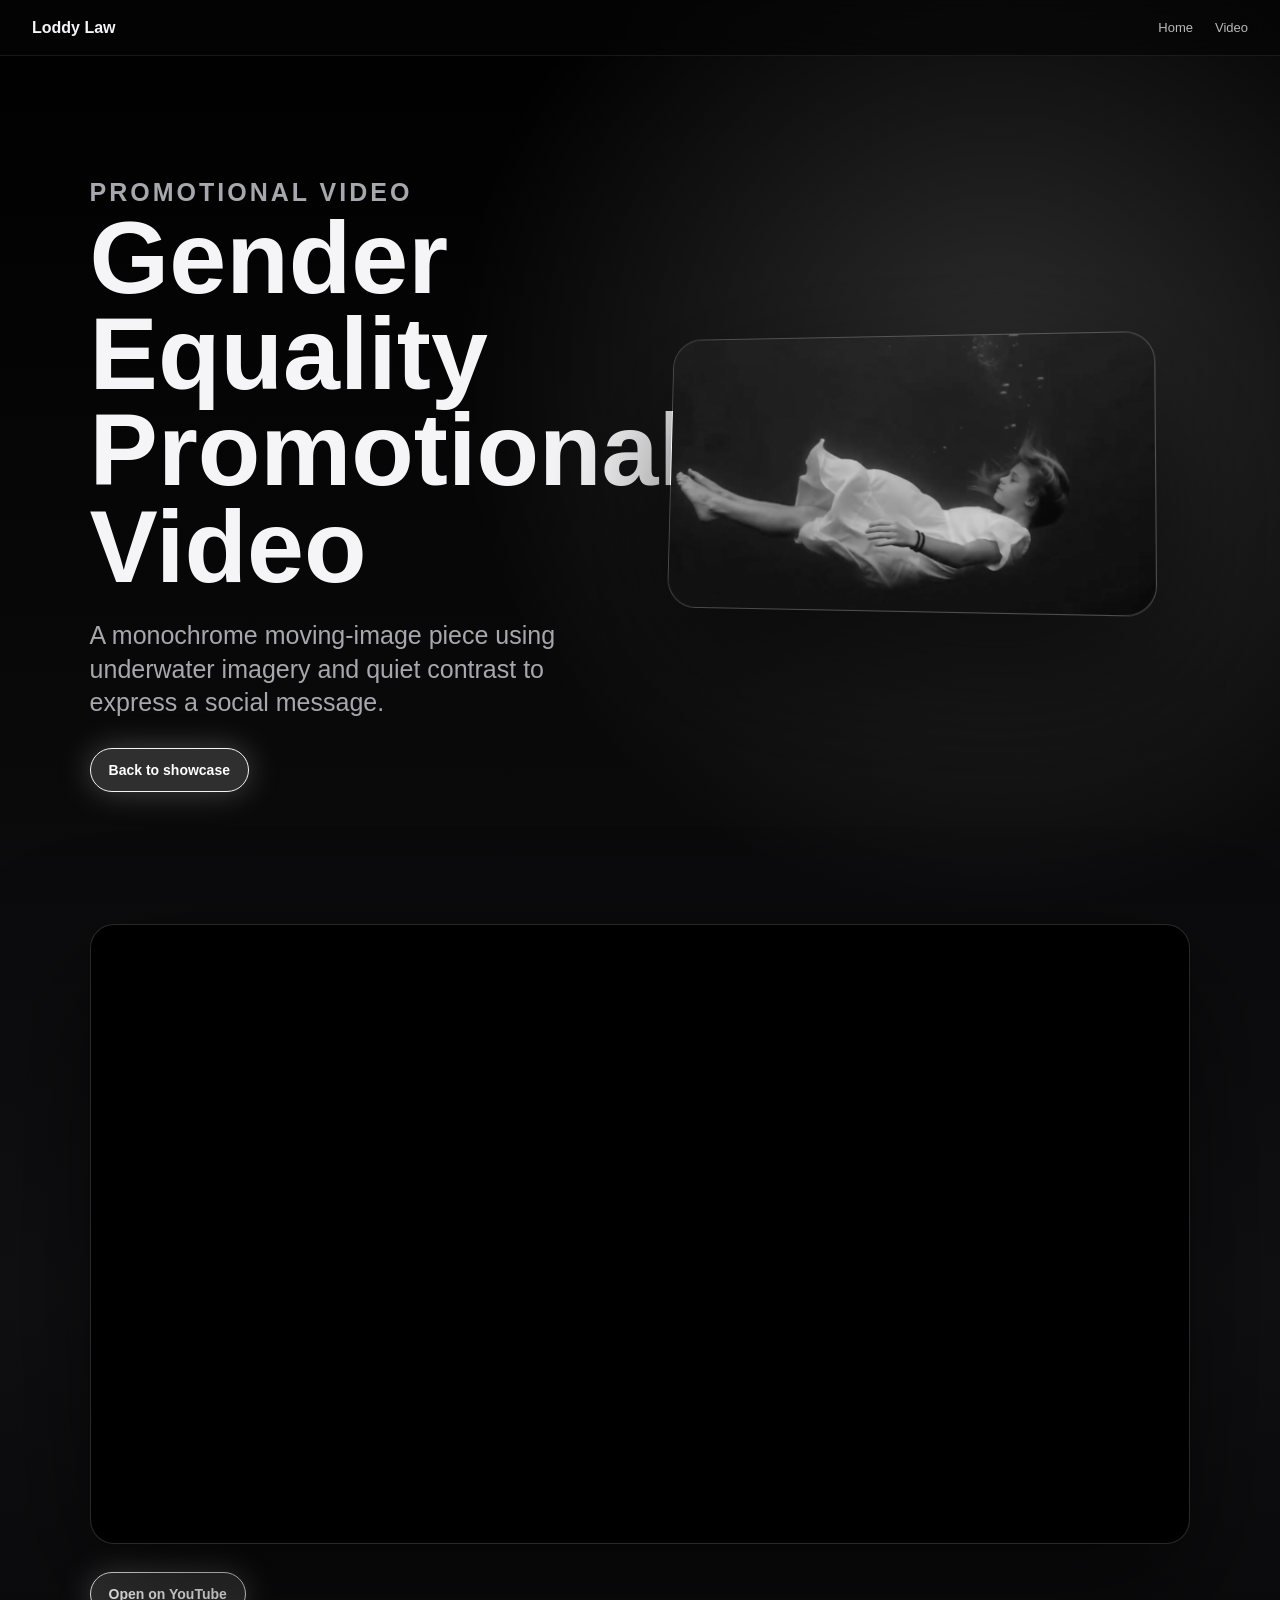
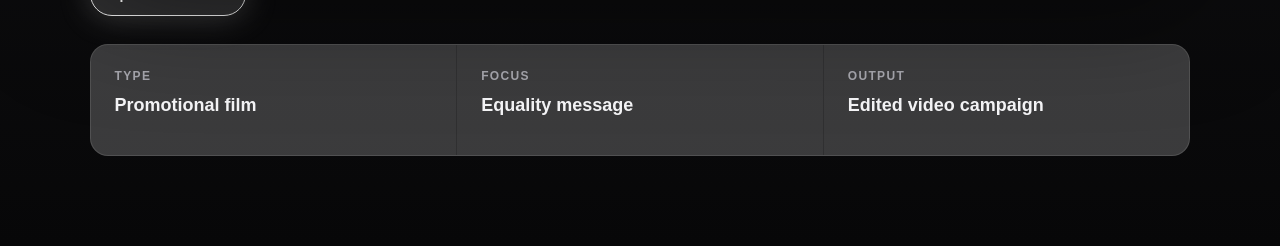
==== projects/gender-equality-video.html @ 5f32177a "Add files via upload" ====
<!doctype html>
<html lang="en">
  <head>
    <meta charset="UTF-8" />
    <meta name="viewport" content="width=device-width, initial-scale=1.0" />
    <title>Gender Equality Promotional Video | Portfolio</title>
    <link rel="stylesheet" href="../styles.css?v=2" />
  </head>
  <body class="detail-body" style="--accent: #f1f1f1; --soft: rgba(255, 255, 255, 0.16)">
    <header class="site-header">
      <a class="brand" href="../index.html">Loddy Law</a>
      <nav class="top-nav" aria-label="Project navigation">
        <a href="../index.html#gender-equality-video">Home</a>
        <a href="#video">Video</a>
      </nav>
    </header>
    <main>
      <section class="detail-hero">
        <div>
          <p class="detail-kicker">Promotional video</p>
          <h1>Gender Equality Promotional Video</h1>
          <p>
            A monochrome moving-image piece using underwater imagery and quiet
            contrast to express a social message.
          </p>
          <a class="back-link" href="../index.html#gender-equality-video">Back to showcase</a>
        </div>
        <figure class="detail-media">
          <img src="../assets/gender-equality-video.png" alt="Gender Equality Promotional Video screenshot" />
        </figure>
      </section>
      <section class="video-section" id="video" aria-label="Gender Equality Promotional Video">
        <div class="video-shell">
          <div class="video-frame">
            <iframe
              src="https://www.youtube.com/embed/ZzjGf9knof4"
              title="Gender Equality Promotional Video"
              allow="accelerometer; autoplay; clipboard-write; encrypted-media; gyroscope; picture-in-picture; web-share"
              referrerpolicy="strict-origin-when-cross-origin"
              allowfullscreen
            ></iframe>
          </div>
          <a class="video-link" href="https://youtu.be/ZzjGf9knof4" target="_blank" rel="noopener">Open on YouTube</a>
          <dl class="project-meta">
            <div><dt>Type</dt><dd>Promotional film</dd></div>
            <div><dt>Focus</dt><dd>Equality message</dd></div>
            <div><dt>Output</dt><dd>Edited video campaign</dd></div>
          </dl>
        </div>
      </section>
    </main>
  </body>
</html>
---- styles.css ----
:root {
  color-scheme: dark;
  --bg: #050506;
  --text: #f5f5f7;
  --muted: #a7a7ae;
  --line: rgba(255, 255, 255, 0.16);
  --panel: rgba(18, 18, 21, 0.72);
  --glass: rgba(255, 255, 255, 0.08);
}

* {
  box-sizing: border-box;
}

html {
  scroll-behavior: smooth;
}

body {
  margin: 0;
  min-height: 100vh;
  background:
    radial-gradient(circle at 12% 20%, rgba(105, 240, 60, 0.10), transparent 28rem),
    radial-gradient(circle at 80% 42%, rgba(212, 173, 82, 0.11), transparent 30rem),
    linear-gradient(180deg, #000 0%, var(--bg) 45%, #111 100%);
  color: var(--text);
  font-family: -apple-system, BlinkMacSystemFont, "SF Pro Display", "Segoe UI", sans-serif;
  letter-spacing: 0;
}

img {
  display: block;
  max-width: 100%;
}

a {
  color: inherit;
}

.site-header {
  position: fixed;
  z-index: 20;
  top: 0;
  left: 0;
  right: 0;
  display: flex;
  align-items: center;
  justify-content: space-between;
  min-height: 56px;
  padding: 0 32px;
  border-bottom: 1px solid rgba(255, 255, 255, 0.08);
  background: rgba(5, 5, 6, 0.64);
  backdrop-filter: blur(24px);
}

.brand {
  font-weight: 700;
  text-decoration: none;
}

.top-nav {
  display: flex;
  gap: 22px;
  color: rgba(255, 255, 255, 0.72);
  font-size: 13px;
}

.top-nav a {
  text-decoration: none;
  transition: color 180ms ease;
}

.top-nav a:hover {
  color: #fff;
}

.intro-panel {
  display: grid;
  align-content: center;
  min-height: 92vh;
  padding: 120px 7vw 48px;
}

.eyebrow,
.project-number,
.detail-kicker {
  margin: 0 0 14px;
  color: var(--muted);
  font-size: 13px;
  font-weight: 700;
  letter-spacing: 0.12em;
  text-transform: uppercase;
}

.intro-panel h1,
.detail-hero h1 {
  max-width: 980px;
  margin: 0;
  font-size: clamp(48px, 8vw, 116px);
  line-height: 0.94;
  letter-spacing: 0;
}

.intro-panel p:not(.eyebrow),
.detail-hero p {
  max-width: 680px;
  margin: 24px 0 0;
  color: var(--muted);
  font-size: clamp(18px, 2vw, 25px);
  line-height: 1.35;
}

.showcase {
  position: relative;
}

.project-panel {
  position: sticky;
  top: 0;
  display: grid;
  grid-template-columns: minmax(260px, 0.72fr) minmax(360px, 1.28fr);
  align-items: center;
  gap: 5vw;
  min-height: 100vh;
  padding: 88px 7vw 54px;
  overflow: hidden;
  isolation: isolate;
  background:
    radial-gradient(circle at 78% 46%, var(--soft), transparent 34rem),
    linear-gradient(180deg, #030304 0%, #080809 56%, #040405 100%);
}

.project-panel::before {
  content: "";
  position: absolute;
  inset: 10% -10% auto auto;
  z-index: -1;
  width: 45vw;
  height: 45vw;
  min-width: 360px;
  min-height: 360px;
  border-radius: 999px;
  background: var(--soft);
  filter: blur(50px);
  opacity: calc(0.24 + (var(--focus, 0) * 0.62));
  transform: translate3d(0, calc(var(--drift, 0) * 90px), 0);
}

.project-panel:nth-child(1) {
  z-index: 1;
}

.project-panel:nth-child(2) {
  z-index: 2;
}

.project-panel:nth-child(3) {
  z-index: 3;
}

.project-panel:nth-child(4) {
  z-index: 4;
}

.project-copy {
  max-width: 460px;
  transform: translate3d(0, calc((1 - var(--focus, 0)) * 38px), 0);
  opacity: calc(0.42 + (var(--focus, 0) * 0.58));
  transition: opacity 220ms ease;
}

.project-copy h2 {
  margin: 0;
  font-size: clamp(38px, 5vw, 76px);
  line-height: 0.98;
  letter-spacing: 0;
}

.project-copy p:not(.project-number) {
  margin: 22px 0 0;
  color: var(--muted);
  font-size: clamp(17px, 1.65vw, 23px);
  line-height: 1.42;
}

.project-link,
.back-link,
.video-link {
  display: inline-flex;
  align-items: center;
  justify-content: center;
  min-height: 44px;
  margin-top: 28px;
  padding: 0 18px;
  border: 1px solid color-mix(in srgb, var(--accent), #fff 18%);
  border-radius: 999px;
  background: color-mix(in srgb, var(--accent), transparent 84%);
  color: #fff;
  font-size: 14px;
  font-weight: 700;
  text-decoration: none;
  box-shadow: 0 0 32px color-mix(in srgb, var(--accent), transparent 75%);
}

.device-frame {
  position: relative;
  display: block;
  border: 1px solid rgba(255, 255, 255, 0.18);
  border-radius: 28px;
  padding: clamp(10px, 1.4vw, 18px);
  background:
    linear-gradient(145deg, rgba(255, 255, 255, 0.16), rgba(255, 255, 255, 0.03)),
    rgba(255, 255, 255, 0.06);
  box-shadow:
    0 58px 140px rgba(0, 0, 0, 0.66),
    inset 0 1px 0 rgba(255, 255, 255, 0.23);
  text-decoration: none;
  transform:
    perspective(1100px)
    rotateX(calc((1 - var(--focus, 0)) * 10deg))
    rotateY(calc((1 - var(--focus, 0)) * -10deg))
    translate3d(0, calc((1 - var(--focus, 0)) * 44px), 0)
    scale(calc(0.72 + (var(--focus, 0) * 0.28)));
  transform-origin: center;
  opacity: calc(0.58 + (var(--focus, 0) * 0.42));
  transition: box-shadow 220ms ease, border-color 220ms ease;
}

.device-frame:hover {
  border-color: color-mix(in srgb, var(--accent), #fff 30%);
  box-shadow:
    0 68px 160px rgba(0, 0, 0, 0.74),
    0 0 58px color-mix(in srgb, var(--accent), transparent 75%),
    inset 0 1px 0 rgba(255, 255, 255, 0.28);
}

.device-frame img {
  width: 100%;
  aspect-ratio: 16 / 9;
  object-fit: cover;
  border-radius: 18px;
  background: #111;
}

.project-panel:nth-child(4) .device-frame img {
  object-position: center;
}

.detail-body {
  background:
    radial-gradient(circle at 78% 20%, var(--soft), transparent 34rem),
    linear-gradient(180deg, #000, #101012 70%, #070708);
}

.detail-hero {
  display: grid;
  grid-template-columns: minmax(280px, 0.9fr) minmax(420px, 1.1fr);
  align-items: center;
  gap: 5vw;
  min-height: 100vh;
  padding: 100px 7vw 56px;
}

.detail-media {
  overflow: hidden;
  border: 1px solid var(--line);
  border-radius: 30px;
  background: var(--glass);
  box-shadow: 0 56px 140px rgba(0, 0, 0, 0.66);
  transform: perspective(1000px) rotateY(-8deg) rotateX(4deg);
}

.detail-media img {
  width: 100%;
  aspect-ratio: 16 / 9;
  object-fit: cover;
}

.video-section {
  padding: 24px 7vw 90px;
}

.video-shell {
  max-width: 1180px;
  margin: 0 auto;
}

.video-frame {
  position: relative;
  overflow: hidden;
  border: 1px solid var(--line);
  border-radius: 24px;
  background: #000;
  box-shadow: 0 46px 120px rgba(0, 0, 0, 0.58);
}

.video-frame::before {
  content: "";
  display: block;
  aspect-ratio: 16 / 9;
}

.video-frame iframe {
  position: absolute;
  inset: 0;
  width: 100%;
  height: 100%;
  border: 0;
}

.project-meta {
  display: grid;
  grid-template-columns: repeat(3, minmax(0, 1fr));
  gap: 1px;
  overflow: hidden;
  max-width: 1180px;
  margin: 28px auto 0;
  border: 1px solid var(--line);
  border-radius: 18px;
  background: var(--line);
}

.project-meta div {
  min-height: 110px;
  padding: 24px;
  background: rgba(255, 255, 255, 0.055);
}

.project-meta dt {
  color: var(--muted);
  font-size: 12px;
  font-weight: 700;
  letter-spacing: 0.11em;
  text-transform: uppercase;
}

.project-meta dd {
  margin: 12px 0 0;
  font-size: 18px;
  font-weight: 700;
}

@media (max-width: 900px) {
  .site-header {
    padding: 0 18px;
  }

  .top-nav {
    display: none;
  }

  .intro-panel {
    min-height: 76vh;
  }

  .project-panel,
  .detail-hero {
    grid-template-columns: 1fr;
    align-content: center;
    gap: 28px;
    padding-left: 20px;
    padding-right: 20px;
  }

  .project-panel {
    min-height: 100vh;
  }

  .project-copy {
    max-width: 680px;
  }

  .device-frame {
    border-radius: 20px;
  }

  .device-frame img,
  .detail-media img {
    border-radius: 12px;
  }

  .detail-media {
    transform: none;
    border-radius: 22px;
  }

  .video-section {
    padding-left: 20px;
    padding-right: 20px;
  }

  .project-meta {
    grid-template-columns: 1fr;
  }
}

@media (prefers-reduced-motion: reduce) {
  *,
  *::before,
  *::after {
    scroll-behavior: auto !important;
    transition: none !important;
  }

  .device-frame,
  .project-copy,
  .detail-media {
    transform: none !important;
  }
}
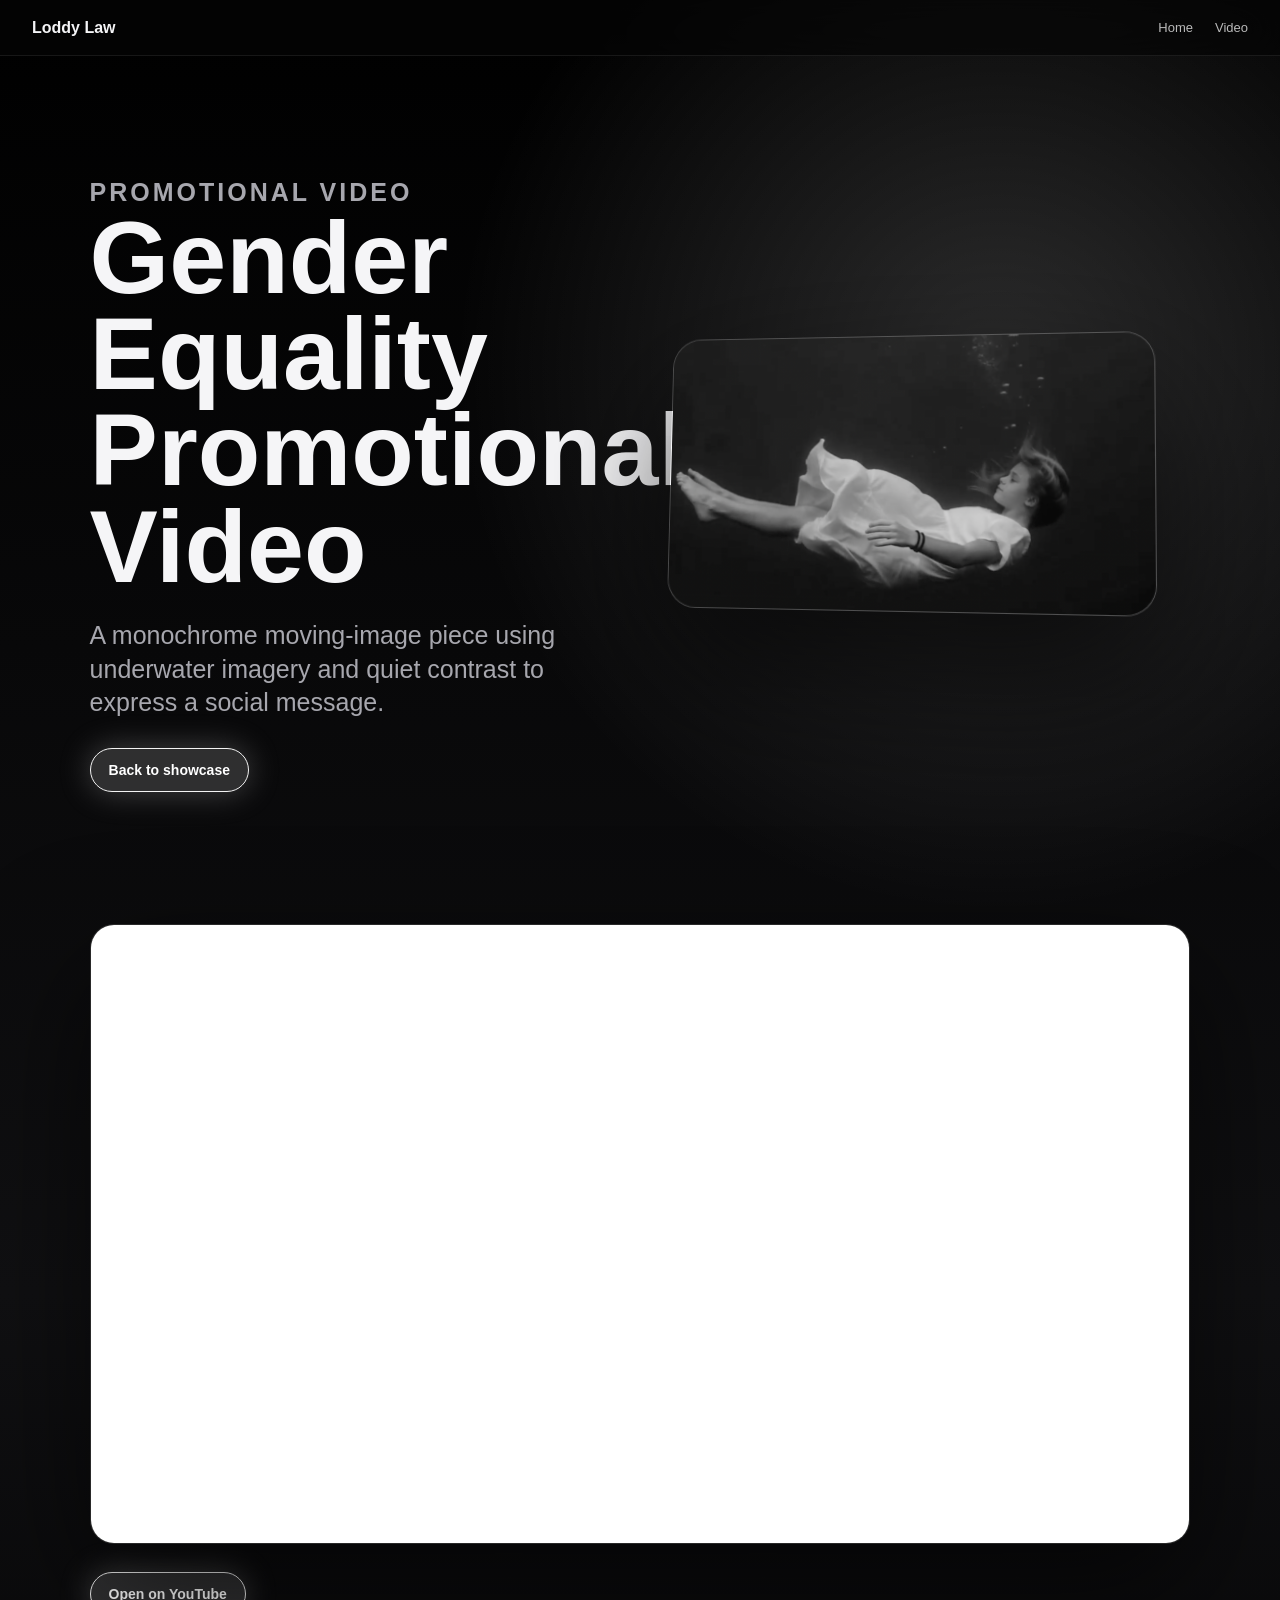
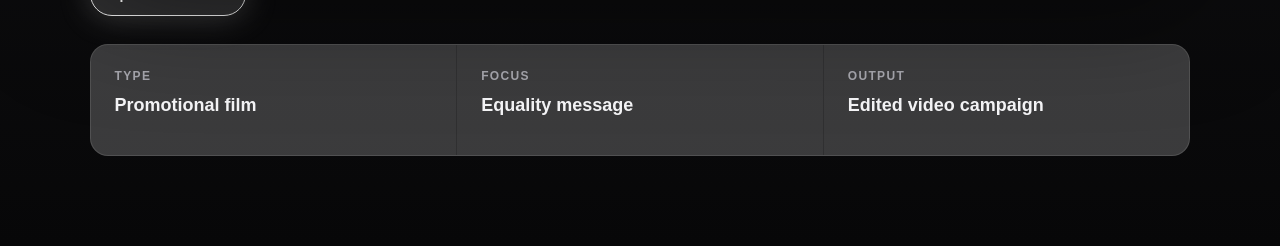
==== commit 64678410: "Add portfolio website" ====
--- a/projects/gender-equality-video.html
+++ b/projects/gender-equality-video.html
@@ -4,7 +4,7 @@
     <meta charset="UTF-8" />
     <meta name="viewport" content="width=device-width, initial-scale=1.0" />
     <title>Gender Equality Promotional Video | Portfolio</title>
-    <link rel="stylesheet" href="../styles.css?v=2" />
+    <link rel="stylesheet" href="../styles.css?v=4" />
   </head>
   <body class="detail-body" style="--accent: #f1f1f1; --soft: rgba(255, 255, 255, 0.16)">
     <header class="site-header">
--- a/styles.css
+++ b/styles.css
@@ -133,6 +133,19 @@
 .project-panel::before {
   content: "";
   position: absolute;
+  inset: 0;
+  z-index: -3;
+  background:
+    linear-gradient(90deg, rgba(0, 0, 0, 0.88) 0%, rgba(0, 0, 0, 0.58) 42%, rgba(0, 0, 0, 0.82) 100%),
+    var(--project-image) center / cover no-repeat;
+  filter: blur(18px) saturate(1.18);
+  opacity: calc(0.22 + (var(--focus, 0) * 0.18));
+  transform: scale(1.08);
+}
+
+.project-panel::after {
+  content: "";
+  position: absolute;
   inset: 10% -10% auto auto;
   z-index: -1;
   width: 45vw;
@@ -160,6 +173,10 @@
 
 .project-panel:nth-child(4) {
   z-index: 4;
+}
+
+.project-panel:nth-child(5) {
+  z-index: 5;
 }
 
 .project-copy {
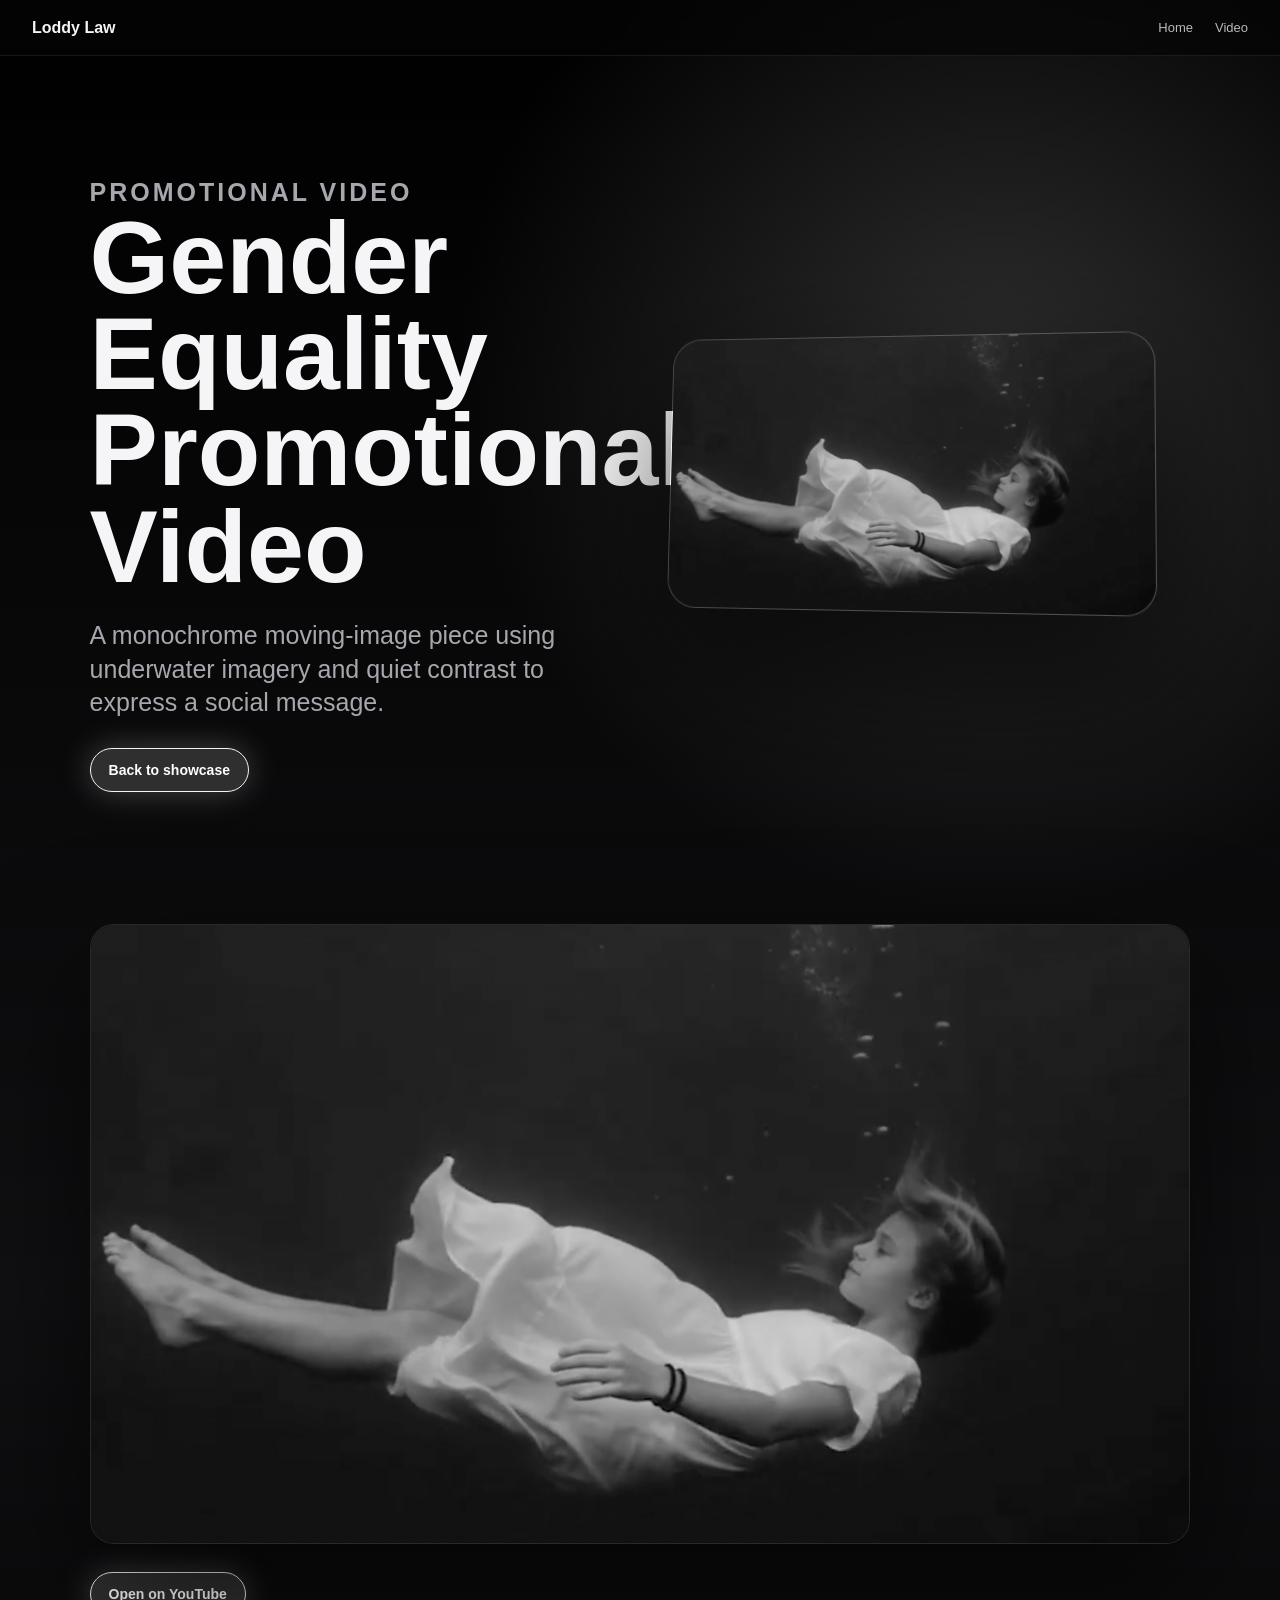
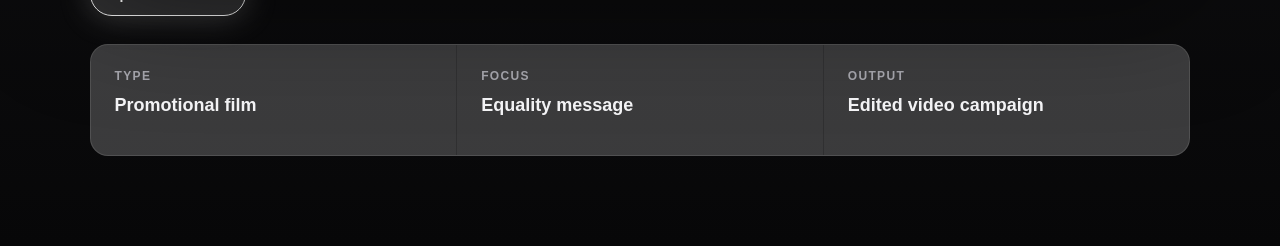
==== commit 976487de: "Update project previews" ====
--- a/projects/gender-equality-video.html
+++ b/projects/gender-equality-video.html
@@ -4,7 +4,7 @@
     <meta charset="UTF-8" />
     <meta name="viewport" content="width=device-width, initial-scale=1.0" />
     <title>Gender Equality Promotional Video | Portfolio</title>
-    <link rel="stylesheet" href="../styles.css?v=4" />
+    <link rel="stylesheet" href="../styles.css?v=5" />
   </head>
   <body class="detail-body" style="--accent: #f1f1f1; --soft: rgba(255, 255, 255, 0.16)">
     <header class="site-header">
@@ -29,16 +29,10 @@
           <img src="../assets/gender-equality-video.png" alt="Gender Equality Promotional Video screenshot" />
         </figure>
       </section>
-      <section class="video-section" id="video" aria-label="Gender Equality Promotional Video">
+      <section class="video-section" id="video" aria-label="Gender Equality Promotional Video screenshot preview">
         <div class="video-shell">
           <div class="video-frame">
-            <iframe
-              src="https://www.youtube.com/embed/ZzjGf9knof4"
-              title="Gender Equality Promotional Video"
-              allow="accelerometer; autoplay; clipboard-write; encrypted-media; gyroscope; picture-in-picture; web-share"
-              referrerpolicy="strict-origin-when-cross-origin"
-              allowfullscreen
-            ></iframe>
+            <img src="../assets/gender-equality-video.png" alt="Gender Equality Promotional Video screenshot preview" />
           </div>
           <a class="video-link" href="https://youtu.be/ZzjGf9knof4" target="_blank" rel="noopener">Open on YouTube</a>
           <dl class="project-meta">
--- a/styles.css
+++ b/styles.css
@@ -133,14 +133,15 @@
 .project-panel::before {
   content: "";
   position: absolute;
-  inset: 0;
+  inset: -34px;
   z-index: -3;
   background:
-    linear-gradient(90deg, rgba(0, 0, 0, 0.88) 0%, rgba(0, 0, 0, 0.58) 42%, rgba(0, 0, 0, 0.82) 100%),
+    linear-gradient(90deg, rgba(0, 0, 0, 0.88) 0%, rgba(0, 0, 0, 0.48) 48%, rgba(0, 0, 0, 0.86) 100%),
+    linear-gradient(180deg, rgba(0, 0, 0, 0.42), rgba(0, 0, 0, 0.84)),
     var(--project-image) center / cover no-repeat;
-  filter: blur(18px) saturate(1.18);
-  opacity: calc(0.22 + (var(--focus, 0) * 0.18));
-  transform: scale(1.08);
+  filter: blur(32px) saturate(1.3) brightness(0.9);
+  opacity: calc(0.36 + (var(--focus, 0) * 0.24));
+  transform: scale(1.14);
 }
 
 .project-panel::after {
@@ -325,6 +326,14 @@
   border: 0;
 }
 
+.video-frame img {
+  position: absolute;
+  inset: 0;
+  width: 100%;
+  height: 100%;
+  object-fit: cover;
+}
+
 .project-meta {
   display: grid;
   grid-template-columns: repeat(3, minmax(0, 1fr));
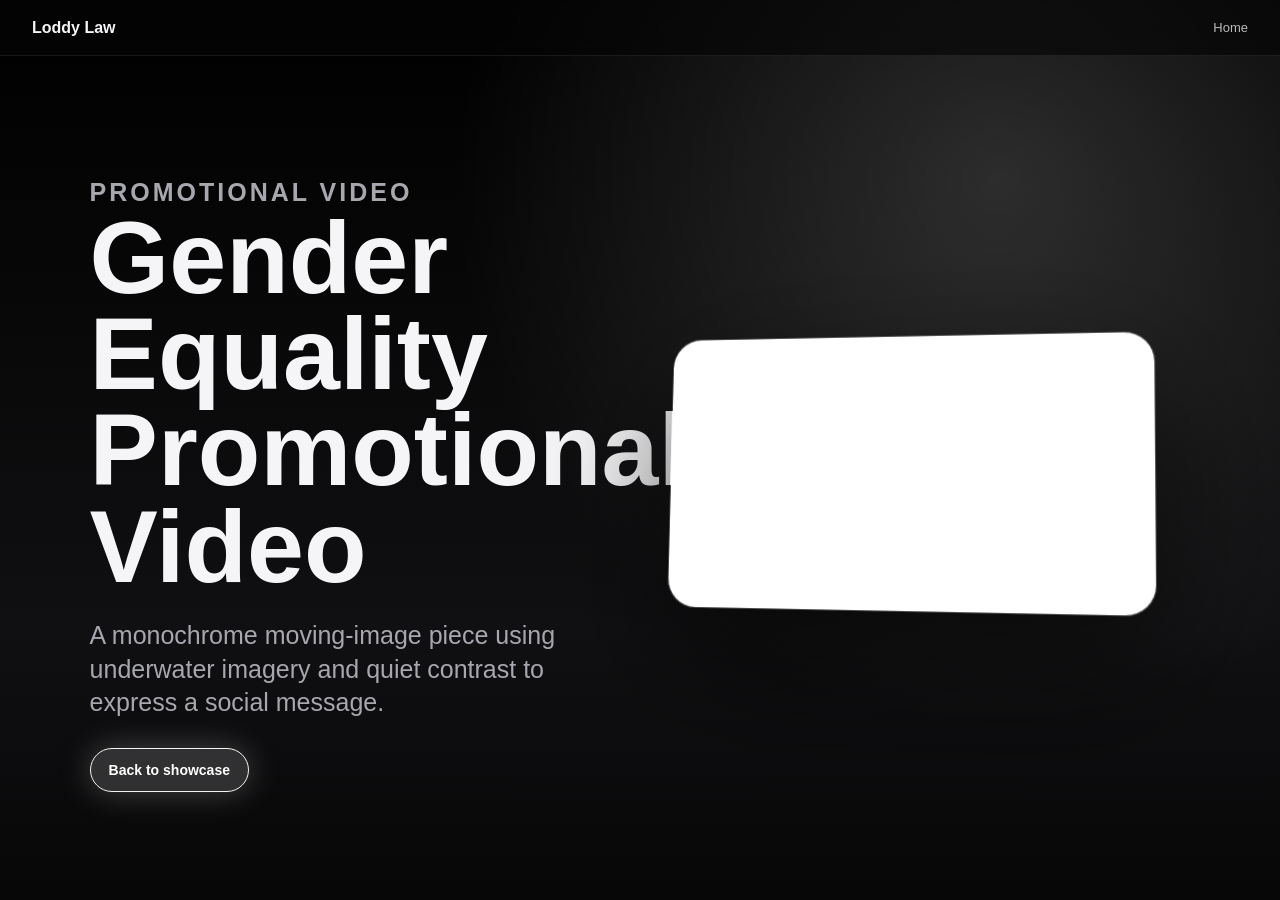
==== commit 6a951734: "Move videos into project hero" ====
--- a/projects/gender-equality-video.html
+++ b/projects/gender-equality-video.html
@@ -4,14 +4,13 @@
     <meta charset="UTF-8" />
     <meta name="viewport" content="width=device-width, initial-scale=1.0" />
     <title>Gender Equality Promotional Video | Portfolio</title>
-    <link rel="stylesheet" href="../styles.css?v=5" />
+    <link rel="stylesheet" href="../styles.css?v=6" />
   </head>
   <body class="detail-body" style="--accent: #f1f1f1; --soft: rgba(255, 255, 255, 0.16)">
     <header class="site-header">
       <a class="brand" href="../index.html">Loddy Law</a>
       <nav class="top-nav" aria-label="Project navigation">
         <a href="../index.html#gender-equality-video">Home</a>
-        <a href="#video">Video</a>
       </nav>
     </header>
     <main>
@@ -26,21 +25,14 @@
           <a class="back-link" href="../index.html#gender-equality-video">Back to showcase</a>
         </div>
         <figure class="detail-media">
-          <img src="../assets/gender-equality-video.png" alt="Gender Equality Promotional Video screenshot" />
+          <iframe
+            src="https://www.youtube.com/embed/ZzjGf9knof4"
+            title="Gender Equality Promotional Video"
+            allow="accelerometer; autoplay; clipboard-write; encrypted-media; gyroscope; picture-in-picture; web-share"
+            referrerpolicy="strict-origin-when-cross-origin"
+            allowfullscreen
+          ></iframe>
         </figure>
-      </section>
-      <section class="video-section" id="video" aria-label="Gender Equality Promotional Video screenshot preview">
-        <div class="video-shell">
-          <div class="video-frame">
-            <img src="../assets/gender-equality-video.png" alt="Gender Equality Promotional Video screenshot preview" />
-          </div>
-          <a class="video-link" href="https://youtu.be/ZzjGf9knof4" target="_blank" rel="noopener">Open on YouTube</a>
-          <dl class="project-meta">
-            <div><dt>Type</dt><dd>Promotional film</dd></div>
-            <div><dt>Focus</dt><dd>Equality message</dd></div>
-            <div><dt>Output</dt><dd>Edited video campaign</dd></div>
-          </dl>
-        </div>
       </section>
     </main>
   </body>
--- a/styles.css
+++ b/styles.css
@@ -280,6 +280,7 @@
 }
 
 .detail-media {
+  position: relative;
   overflow: hidden;
   border: 1px solid var(--line);
   border-radius: 30px;
@@ -288,10 +289,24 @@
   transform: perspective(1000px) rotateY(-8deg) rotateX(4deg);
 }
 
+.detail-media::before {
+  content: "";
+  display: block;
+  aspect-ratio: 16 / 9;
+}
+
 .detail-media img {
   width: 100%;
   aspect-ratio: 16 / 9;
   object-fit: cover;
+}
+
+.detail-media iframe {
+  position: absolute;
+  inset: 0;
+  width: 100%;
+  height: 100%;
+  border: 0;
 }
 
 .video-section {
